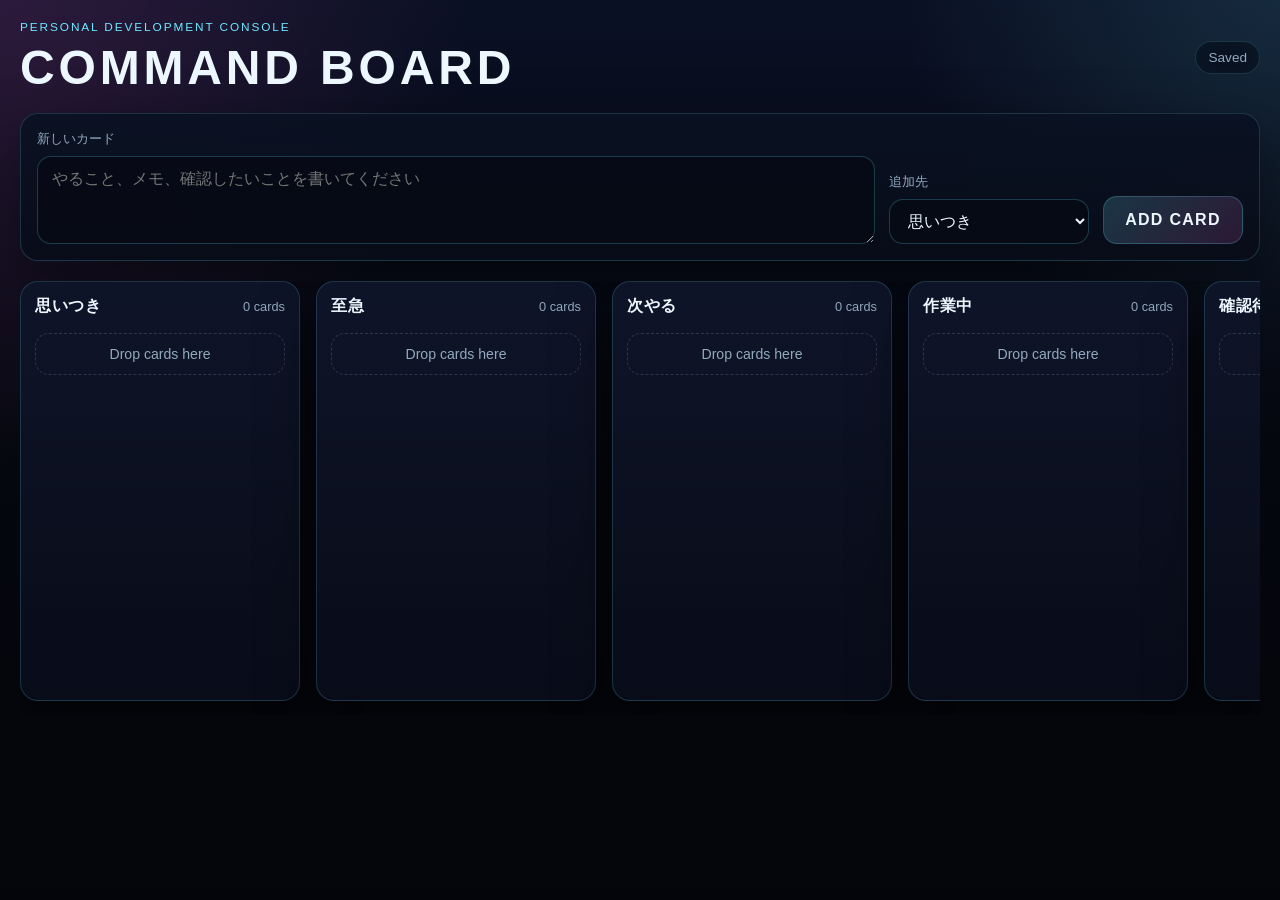
==== tools/board.html @ 01e17d41 "付箋看板" ====
<!DOCTYPE html>
<html lang="ja">
<head>
  <meta charset="UTF-8">
  <meta name="viewport" content="width=device-width, initial-scale=1.0">
  <title>COMMAND BOARD</title>
  <link rel="stylesheet" href="./board.css">
</head>
<body>
  <div class="board-app">
    <header class="topbar">
      <div>
        <p class="eyebrow">Personal Development Console</p>
        <h1>COMMAND BOARD</h1>
      </div>
      <div class="save-indicator" id="save-indicator" aria-live="polite">Saved</div>
    </header>

    <section class="composer-panel" aria-label="カード追加">
      <form id="card-form" class="composer-form">
        <label class="field field-grow">
          <span>新しいカード</span>
          <textarea
            id="card-text"
            name="cardText"
            rows="3"
            maxlength="200"
            placeholder="やること、メモ、確認したいことを書いてください"
            required
          ></textarea>
        </label>

        <label class="field">
          <span>追加先</span>
          <select id="card-column" name="cardColumn"></select>
        </label>

        <button type="submit" class="add-button">ADD CARD</button>
      </form>
    </section>

    <main class="board-shell">
      <section id="board-columns" class="board-columns" aria-label="タスクボード"></section>
    </main>
  </div>

  <template id="card-template">
    <article class="task-card" draggable="true">
      <div class="card-glow"></div>
      <p class="card-text"></p>
      <button type="button" class="delete-button" aria-label="カードを削除">×</button>
    </article>
  </template>

  <script src="./board.js"></script>
</body>
</html>
---- tools/board.css ----
:root {
  --bg-main: #060813;
  --bg-panel: rgba(14, 20, 40, 0.88);
  --bg-panel-strong: rgba(10, 16, 32, 0.96);
  --line-soft: rgba(110, 221, 255, 0.18);
  --line-strong: rgba(110, 221, 255, 0.45);
  --text-main: #ecf7ff;
  --text-sub: #91a9bf;
  --accent-cyan: #6be8ff;
  --accent-magenta: #ff59d0;
  --accent-lime: #befd63;
  --danger: #ff768b;
  --shadow-deep: 0 20px 60px rgba(0, 0, 0, 0.45);
  --column-width: 280px;
}

* {
  box-sizing: border-box;
}

html,
body {
  margin: 0;
  min-height: 100%;
  font-family: "Segoe UI", "Yu Gothic UI", sans-serif;
  color: var(--text-main);
  background:
    radial-gradient(circle at top left, rgba(255, 89, 208, 0.14), transparent 30%),
    radial-gradient(circle at top right, rgba(107, 232, 255, 0.12), transparent 24%),
    linear-gradient(180deg, #0a1024 0%, #05070e 52%, #04050a 100%);
}

body {
  min-height: 100vh;
}

.board-app {
  min-height: 100vh;
  padding: 20px;
}

.topbar {
  display: flex;
  justify-content: space-between;
  align-items: flex-start;
  gap: 16px;
  margin-bottom: 18px;
}

.eyebrow {
  margin: 0 0 6px;
  color: var(--accent-cyan);
  letter-spacing: 0.16em;
  font-size: 0.74rem;
  text-transform: uppercase;
}

h1 {
  margin: 0;
  font-size: clamp(2rem, 4vw, 3rem);
  letter-spacing: 0.08em;
  text-transform: uppercase;
}

.save-indicator {
  flex-shrink: 0;
  align-self: center;
  padding: 8px 12px;
  border: 1px solid var(--line-soft);
  border-radius: 999px;
  background: rgba(7, 12, 24, 0.8);
  box-shadow: inset 0 0 24px rgba(107, 232, 255, 0.05);
  color: var(--text-sub);
  font-size: 0.85rem;
}

.save-indicator.is-saving {
  color: var(--accent-cyan);
  border-color: rgba(107, 232, 255, 0.38);
}

.save-indicator.is-error {
  color: var(--danger);
  border-color: rgba(255, 118, 139, 0.45);
}

.composer-panel {
  margin-bottom: 20px;
  padding: 16px;
  border: 1px solid var(--line-soft);
  border-radius: 18px;
  background: linear-gradient(180deg, rgba(10, 18, 34, 0.96), rgba(8, 12, 24, 0.88));
  box-shadow: var(--shadow-deep);
}

.composer-form {
  display: grid;
  grid-template-columns: minmax(0, 1.5fr) 200px 140px;
  gap: 14px;
  align-items: end;
}

.field {
  display: flex;
  flex-direction: column;
  gap: 8px;
}

.field span {
  color: var(--text-sub);
  font-size: 0.84rem;
}

.field-grow {
  min-width: 0;
}

textarea,
select,
.add-button {
  border-radius: 14px;
  border: 1px solid rgba(107, 232, 255, 0.22);
  background: rgba(7, 11, 22, 0.9);
  color: var(--text-main);
  font: inherit;
}

textarea,
select {
  width: 100%;
  padding: 12px 14px;
  outline: none;
}

textarea {
  min-height: 88px;
  resize: vertical;
}

textarea:focus,
select:focus {
  border-color: var(--line-strong);
  box-shadow: 0 0 0 3px rgba(107, 232, 255, 0.14);
}

.add-button {
  min-height: 48px;
  padding: 0 16px;
  font-weight: 700;
  letter-spacing: 0.08em;
  cursor: pointer;
  background:
    linear-gradient(135deg, rgba(107, 232, 255, 0.18), rgba(255, 89, 208, 0.14)),
    rgba(10, 15, 28, 0.95);
  transition: transform 120ms ease, border-color 120ms ease, box-shadow 120ms ease;
}

.add-button:hover {
  transform: translateY(-1px);
  border-color: rgba(190, 253, 99, 0.45);
  box-shadow: 0 0 24px rgba(107, 232, 255, 0.12);
}

.board-shell {
  overflow-x: auto;
  padding-bottom: 14px;
}

.board-columns {
  display: grid;
  grid-template-columns: repeat(7, minmax(var(--column-width), var(--column-width)));
  gap: 16px;
  align-items: start;
  min-width: max-content;
}

.board-column {
  display: flex;
  flex-direction: column;
  gap: 12px;
  min-height: 420px;
  padding: 14px;
  border: 1px solid var(--line-soft);
  border-radius: 18px;
  background:
    linear-gradient(180deg, rgba(14, 20, 40, 0.96), rgba(8, 12, 24, 0.92)),
    var(--bg-panel);
  box-shadow: var(--shadow-deep);
}

.board-column.is-drop-target {
  border-color: rgba(190, 253, 99, 0.54);
  box-shadow: 0 0 0 1px rgba(190, 253, 99, 0.32), var(--shadow-deep);
}

.column-header {
  display: flex;
  justify-content: space-between;
  align-items: baseline;
  gap: 12px;
}

.column-title {
  margin: 0;
  font-size: 1rem;
  letter-spacing: 0.04em;
}

.column-count {
  color: var(--text-sub);
  font-size: 0.8rem;
}

.column-cards {
  display: flex;
  flex-direction: column;
  gap: 12px;
  min-height: 300px;
}

.task-card {
  position: relative;
  overflow: hidden;
  padding: 14px 40px 14px 14px;
  border: 1px solid rgba(107, 232, 255, 0.22);
  border-radius: 16px;
  background:
    linear-gradient(180deg, rgba(20, 31, 54, 0.96), rgba(12, 18, 34, 0.92)),
    var(--bg-panel-strong);
  box-shadow:
    inset 0 1px 0 rgba(255, 255, 255, 0.05),
    0 0 0 1px rgba(107, 232, 255, 0.03),
    0 10px 24px rgba(0, 0, 0, 0.24);
  cursor: grab;
}

.task-card:active {
  cursor: grabbing;
}

.task-card.is-dragging {
  opacity: 0.45;
}

.card-glow {
  position: absolute;
  inset: -25% auto auto -10%;
  width: 140px;
  height: 140px;
  border-radius: 50%;
  background: radial-gradient(circle, rgba(107, 232, 255, 0.2), transparent 62%);
  pointer-events: none;
}

.card-text {
  position: relative;
  margin: 0;
  line-height: 1.5;
  white-space: pre-wrap;
  word-break: break-word;
}

.delete-button {
  position: absolute;
  top: 10px;
  right: 10px;
  width: 26px;
  height: 26px;
  border: 0;
  border-radius: 50%;
  background: rgba(255, 118, 139, 0.12);
  color: var(--text-main);
  font-size: 1rem;
  cursor: pointer;
}

.delete-button:hover {
  background: rgba(255, 118, 139, 0.24);
}

.empty-note {
  margin: 4px 0 0;
  padding: 12px;
  border: 1px dashed rgba(145, 169, 191, 0.24);
  border-radius: 14px;
  color: var(--text-sub);
  font-size: 0.88rem;
  text-align: center;
}

@media (max-width: 960px) {
  .composer-form {
    grid-template-columns: 1fr;
  }

  .add-button {
    width: 100%;
  }
}

@media (max-width: 720px) {
  .board-app {
    padding: 16px;
  }

  .topbar {
    flex-direction: column;
    align-items: stretch;
  }

  .save-indicator {
    align-self: flex-start;
  }
}
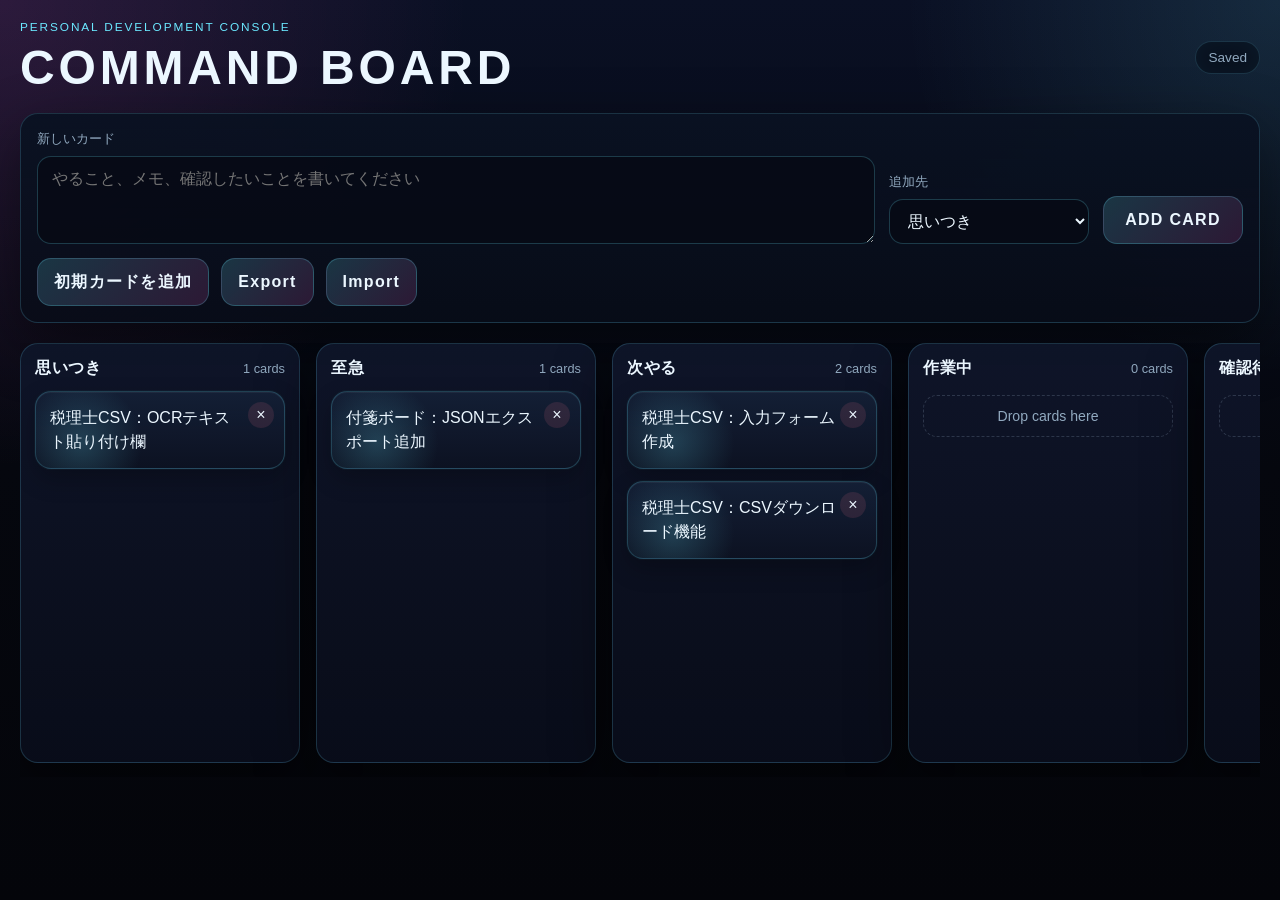
==== commit dc9129cb: "初期カード" ====
--- a/tools/board.html
+++ b/tools/board.html
@@ -16,7 +16,7 @@
       <div class="save-indicator" id="save-indicator" aria-live="polite">Saved</div>
     </header>
 
-    <section class="composer-panel" aria-label="カード追加">
+    <section class="composer-panel" aria-label="カード追加と管理">
       <form id="card-form" class="composer-form">
         <label class="field field-grow">
           <span>新しいカード</span>
@@ -35,8 +35,17 @@
           <select id="card-column" name="cardColumn"></select>
         </label>
 
-        <button type="submit" class="add-button">ADD CARD</button>
+        <button type="submit" class="action-button action-button-primary">ADD CARD</button>
       </form>
+
+      <div class="tool-row" aria-label="ボード操作">
+        <button type="button" class="action-button" id="seed-button">初期カードを追加</button>
+        <button type="button" class="action-button" id="export-button">Export</button>
+        <button type="button" class="action-button" id="import-button">Import</button>
+        <input type="file" id="import-file" accept="application/json,.json" hidden>
+      </div>
+
+      <p class="message-strip" id="message-strip" aria-live="polite" hidden></p>
     </section>
 
     <main class="board-shell">
--- a/tools/board.css
+++ b/tools/board.css
@@ -100,6 +100,13 @@
   align-items: end;
 }
 
+.tool-row {
+  display: flex;
+  flex-wrap: wrap;
+  gap: 12px;
+  margin-top: 14px;
+}
+
 .field {
   display: flex;
   flex-direction: column;
@@ -117,7 +124,7 @@
 
 textarea,
 select,
-.add-button {
+.action-button {
   border-radius: 14px;
   border: 1px solid rgba(107, 232, 255, 0.22);
   background: rgba(7, 11, 22, 0.9);
@@ -143,7 +150,7 @@
   box-shadow: 0 0 0 3px rgba(107, 232, 255, 0.14);
 }
 
-.add-button {
+.action-button {
   min-height: 48px;
   padding: 0 16px;
   font-weight: 700;
@@ -155,10 +162,36 @@
   transition: transform 120ms ease, border-color 120ms ease, box-shadow 120ms ease;
 }
 
-.add-button:hover {
+.action-button:hover {
   transform: translateY(-1px);
   border-color: rgba(190, 253, 99, 0.45);
   box-shadow: 0 0 24px rgba(107, 232, 255, 0.12);
+}
+
+.action-button-primary {
+  background:
+    linear-gradient(135deg, rgba(107, 232, 255, 0.18), rgba(255, 89, 208, 0.14)),
+    rgba(10, 15, 28, 0.95);
+}
+
+.message-strip {
+  margin: 14px 0 0;
+  padding: 12px 14px;
+  border: 1px solid rgba(107, 232, 255, 0.24);
+  border-radius: 14px;
+  background: rgba(7, 11, 22, 0.82);
+  color: var(--text-sub);
+  font-size: 0.9rem;
+}
+
+.message-strip.is-success {
+  color: var(--accent-lime);
+  border-color: rgba(190, 253, 99, 0.35);
+}
+
+.message-strip.is-error {
+  color: var(--danger);
+  border-color: rgba(255, 118, 139, 0.36);
 }
 
 .board-shell {
@@ -293,8 +326,12 @@
     grid-template-columns: 1fr;
   }
 
-  .add-button {
+  .action-button {
     width: 100%;
+  }
+
+  .tool-row {
+    flex-direction: column;
   }
 }
 
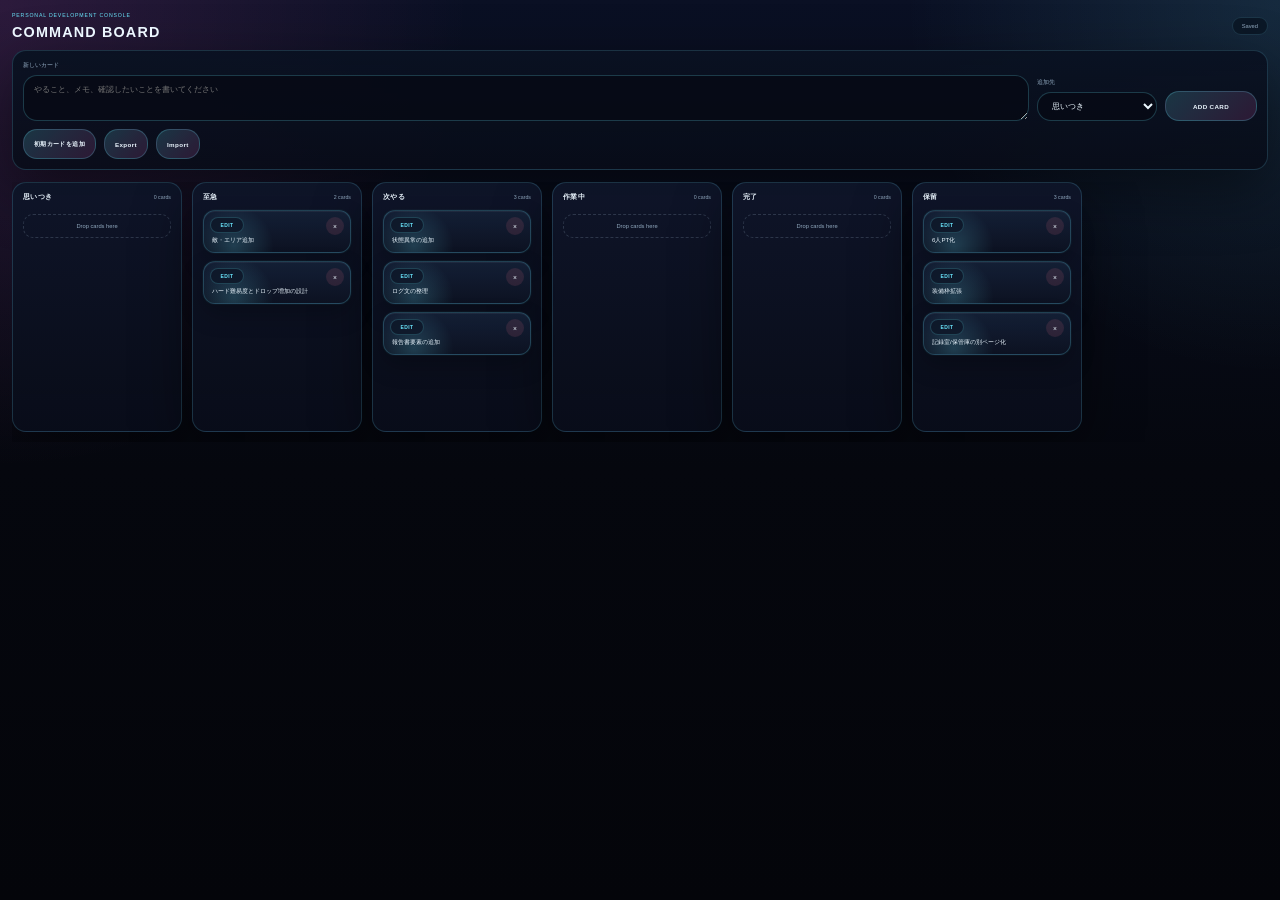
==== commit 341f33cb: "セーブやらなにやら" ====
--- a/tools/board.html
+++ b/tools/board.html
@@ -56,11 +56,38 @@
   <template id="card-template">
     <article class="task-card" draggable="true">
       <div class="card-glow"></div>
+      <button type="button" class="edit-button" aria-label="カードを編集">EDIT</button>
       <p class="card-text"></p>
       <button type="button" class="delete-button" aria-label="カードを削除">×</button>
     </article>
   </template>
 
+  <dialog class="edit-dialog" id="edit-dialog">
+    <form class="edit-form" id="edit-form" method="dialog">
+      <div class="edit-form-header">
+        <p class="edit-eyebrow">Card Editor</p>
+        <h2 class="edit-title">EDIT CARD</h2>
+      </div>
+
+      <label class="field">
+        <span>本文</span>
+        <textarea
+          id="edit-text"
+          name="editText"
+          rows="5"
+          maxlength="200"
+          placeholder="カード本文を入力"
+          required
+        ></textarea>
+      </label>
+
+      <div class="edit-actions">
+        <button type="button" class="action-button" id="edit-cancel">Cancel</button>
+        <button type="submit" class="action-button action-button-primary">Save</button>
+      </div>
+    </form>
+  </dialog>
+
   <script src="./board.js"></script>
 </body>
 </html>
--- a/tools/board.css
+++ b/tools/board.css
@@ -11,7 +11,7 @@
   --accent-lime: #befd63;
   --danger: #ff768b;
   --shadow-deep: 0 20px 60px rgba(0, 0, 0, 0.45);
-  --column-width: 280px;
+  --column-width: 170px;
 }
 
 * {
@@ -23,6 +23,7 @@
   margin: 0;
   min-height: 100%;
   font-family: "Segoe UI", "Yu Gothic UI", sans-serif;
+  font-size: 8px;
   color: var(--text-main);
   background:
     radial-gradient(circle at top left, rgba(255, 89, 208, 0.14), transparent 30%),
@@ -36,7 +37,7 @@
 
 .board-app {
   min-height: 100vh;
-  padding: 20px;
+  padding: 12px;
 }
 
 .topbar {
@@ -44,20 +45,20 @@
   justify-content: space-between;
   align-items: flex-start;
   gap: 16px;
-  margin-bottom: 18px;
+  margin-bottom: 10px;
 }
 
 .eyebrow {
   margin: 0 0 6px;
   color: var(--accent-cyan);
   letter-spacing: 0.16em;
-  font-size: 0.74rem;
+  font-size: 0.65rem;
   text-transform: uppercase;
 }
 
 h1 {
   margin: 0;
-  font-size: clamp(2rem, 4vw, 3rem);
+  font-size: clamp(1.3rem, 2.2vw, 1.8rem);
   letter-spacing: 0.08em;
   text-transform: uppercase;
 }
@@ -65,13 +66,13 @@
 .save-indicator {
   flex-shrink: 0;
   align-self: center;
-  padding: 8px 12px;
+  padding: 5px 9px;
   border: 1px solid var(--line-soft);
   border-radius: 999px;
   background: rgba(7, 12, 24, 0.8);
   box-shadow: inset 0 0 24px rgba(107, 232, 255, 0.05);
   color: var(--text-sub);
-  font-size: 0.85rem;
+  font-size: 0.72rem;
 }
 
 .save-indicator.is-saving {
@@ -85,37 +86,37 @@
 }
 
 .composer-panel {
-  margin-bottom: 20px;
-  padding: 16px;
+  margin-bottom: 12px;
+  padding: 10px;
   border: 1px solid var(--line-soft);
-  border-radius: 18px;
+  border-radius: 14px;
   background: linear-gradient(180deg, rgba(10, 18, 34, 0.96), rgba(8, 12, 24, 0.88));
   box-shadow: var(--shadow-deep);
 }
 
 .composer-form {
   display: grid;
-  grid-template-columns: minmax(0, 1.5fr) 200px 140px;
-  gap: 14px;
+  grid-template-columns: minmax(0, 1.2fr) 120px 92px;
+  gap: 8px;
   align-items: end;
 }
 
 .tool-row {
   display: flex;
   flex-wrap: wrap;
-  gap: 12px;
-  margin-top: 14px;
+  gap: 8px;
+  margin-top: 8px;
 }
 
 .field {
   display: flex;
   flex-direction: column;
-  gap: 8px;
+  gap: 5px;
 }
 
 .field span {
   color: var(--text-sub);
-  font-size: 0.84rem;
+  font-size: 0.72rem;
 }
 
 .field-grow {
@@ -135,12 +136,12 @@
 textarea,
 select {
   width: 100%;
-  padding: 12px 14px;
+  padding: 8px 10px;
   outline: none;
 }
 
 textarea {
-  min-height: 88px;
+  min-height: 46px;
   resize: vertical;
 }
 
@@ -151,10 +152,11 @@
 }
 
 .action-button {
-  min-height: 48px;
-  padding: 0 16px;
+  min-height: 30px;
+  padding: 0 10px;
   font-weight: 700;
-  letter-spacing: 0.08em;
+  font-size: 0.78rem;
+  letter-spacing: 0.06em;
   cursor: pointer;
   background:
     linear-gradient(135deg, rgba(107, 232, 255, 0.18), rgba(255, 89, 208, 0.14)),
@@ -175,10 +177,10 @@
 }
 
 .message-strip {
-  margin: 14px 0 0;
-  padding: 12px 14px;
+  margin: 8px 0 0;
+  padding: 8px 10px;
   border: 1px solid rgba(107, 232, 255, 0.24);
-  border-radius: 14px;
+  border-radius: 10px;
   background: rgba(7, 11, 22, 0.82);
   color: var(--text-sub);
   font-size: 0.9rem;
@@ -196,13 +198,13 @@
 
 .board-shell {
   overflow-x: auto;
-  padding-bottom: 14px;
+  padding-bottom: 10px;
 }
 
 .board-columns {
   display: grid;
-  grid-template-columns: repeat(7, minmax(var(--column-width), var(--column-width)));
-  gap: 16px;
+  grid-template-columns: repeat(6, minmax(var(--column-width), var(--column-width)));
+  gap: 10px;
   align-items: start;
   min-width: max-content;
 }
@@ -210,11 +212,11 @@
 .board-column {
   display: flex;
   flex-direction: column;
-  gap: 12px;
-  min-height: 420px;
-  padding: 14px;
+  gap: 8px;
+  min-height: 250px;
+  padding: 10px;
   border: 1px solid var(--line-soft);
-  border-radius: 18px;
+  border-radius: 14px;
   background:
     linear-gradient(180deg, rgba(14, 20, 40, 0.96), rgba(8, 12, 24, 0.92)),
     var(--bg-panel);
@@ -230,33 +232,33 @@
   display: flex;
   justify-content: space-between;
   align-items: baseline;
-  gap: 12px;
+  gap: 8px;
 }
 
 .column-title {
   margin: 0;
-  font-size: 1rem;
+  font-size: 0.82rem;
   letter-spacing: 0.04em;
 }
 
 .column-count {
   color: var(--text-sub);
-  font-size: 0.8rem;
+  font-size: 0.66rem;
 }
 
 .column-cards {
   display: flex;
   flex-direction: column;
-  gap: 12px;
-  min-height: 300px;
+  gap: 8px;
+  min-height: 170px;
 }
 
 .task-card {
   position: relative;
   overflow: hidden;
-  padding: 14px 40px 14px 14px;
+  padding: 24px 26px 8px 8px;
   border: 1px solid rgba(107, 232, 255, 0.22);
-  border-radius: 16px;
+  border-radius: 12px;
   background:
     linear-gradient(180deg, rgba(20, 31, 54, 0.96), rgba(12, 18, 34, 0.92)),
     var(--bg-panel-strong);
@@ -278,8 +280,8 @@
 .card-glow {
   position: absolute;
   inset: -25% auto auto -10%;
-  width: 140px;
-  height: 140px;
+  width: 90px;
+  height: 90px;
   border-radius: 50%;
   background: radial-gradient(circle, rgba(107, 232, 255, 0.2), transparent 62%);
   pointer-events: none;
@@ -288,22 +290,47 @@
 .card-text {
   position: relative;
   margin: 0;
+  font-size: 0.76rem;
   line-height: 1.5;
   white-space: pre-wrap;
   word-break: break-word;
 }
 
+.edit-button {
+  position: absolute;
+  top: 6px;
+  left: 6px;
+  min-width: 34px;
+  min-height: 16px;
+  padding: 0 6px;
+  border: 1px solid rgba(107, 232, 255, 0.2);
+  border-radius: 999px;
+  background: rgba(15, 24, 42, 0.92);
+  color: var(--accent-cyan);
+  font: inherit;
+  font-size: 0.62rem;
+  font-weight: 700;
+  letter-spacing: 0.08em;
+  cursor: pointer;
+  z-index: 1;
+}
+
+.edit-button:hover {
+  border-color: rgba(190, 253, 99, 0.34);
+  color: var(--accent-lime);
+}
+
 .delete-button {
   position: absolute;
-  top: 10px;
-  right: 10px;
-  width: 26px;
-  height: 26px;
+  top: 6px;
+  right: 6px;
+  width: 18px;
+  height: 18px;
   border: 0;
   border-radius: 50%;
   background: rgba(255, 118, 139, 0.12);
   color: var(--text-main);
-  font-size: 1rem;
+  font-size: 0.84rem;
   cursor: pointer;
 }
 
@@ -313,12 +340,60 @@
 
 .empty-note {
   margin: 4px 0 0;
+  padding: 8px;
+  border: 1px dashed rgba(145, 169, 191, 0.24);
+  border-radius: 10px;
+  color: var(--text-sub);
+  font-size: 0.72rem;
+  text-align: center;
+}
+
+.edit-dialog {
+  width: min(360px, calc(100vw - 24px));
+  padding: 0;
+  border: 1px solid rgba(107, 232, 255, 0.22);
+  border-radius: 16px;
+  background: linear-gradient(180deg, rgba(10, 18, 34, 0.98), rgba(8, 12, 24, 0.98));
+  box-shadow: var(--shadow-deep);
+  color: var(--text-main);
+}
+
+.edit-dialog::backdrop {
+  background: rgba(1, 4, 10, 0.7);
+  backdrop-filter: blur(3px);
+}
+
+.edit-form {
+  display: flex;
+  flex-direction: column;
+  gap: 10px;
   padding: 12px;
-  border: 1px dashed rgba(145, 169, 191, 0.24);
-  border-radius: 14px;
-  color: var(--text-sub);
-  font-size: 0.88rem;
-  text-align: center;
+}
+
+.edit-form-header {
+  display: flex;
+  flex-direction: column;
+  gap: 2px;
+}
+
+.edit-eyebrow {
+  margin: 0;
+  color: var(--accent-cyan);
+  font-size: 0.66rem;
+  letter-spacing: 0.14em;
+  text-transform: uppercase;
+}
+
+.edit-title {
+  margin: 0;
+  font-size: 1rem;
+  letter-spacing: 0.06em;
+}
+
+.edit-actions {
+  display: grid;
+  grid-template-columns: 1fr 1fr;
+  gap: 8px;
 }
 
 @media (max-width: 960px) {
@@ -337,7 +412,7 @@
 
 @media (max-width: 720px) {
   .board-app {
-    padding: 16px;
+    padding: 10px;
   }
 
   .topbar {
@@ -348,4 +423,8 @@
   .save-indicator {
     align-self: flex-start;
   }
-}
+
+  .edit-dialog {
+    width: calc(100vw - 20px);
+  }
+}
